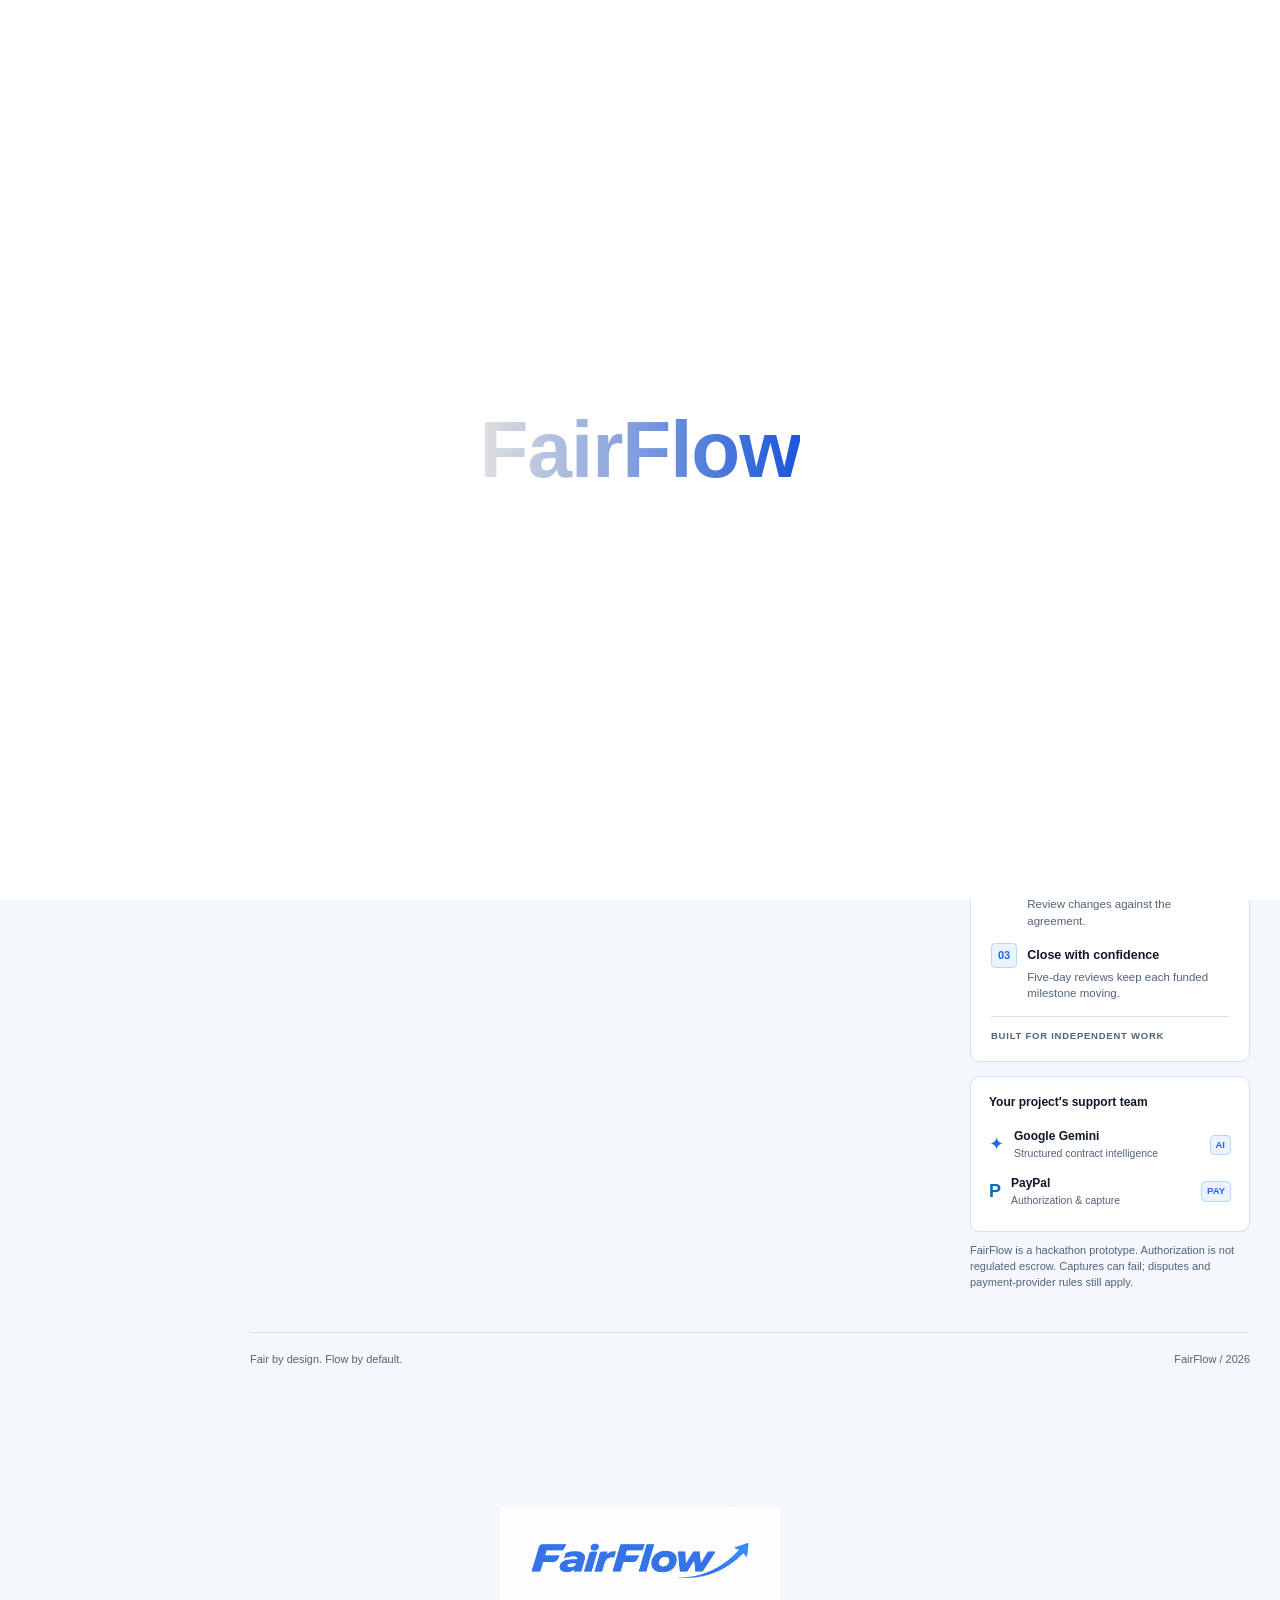
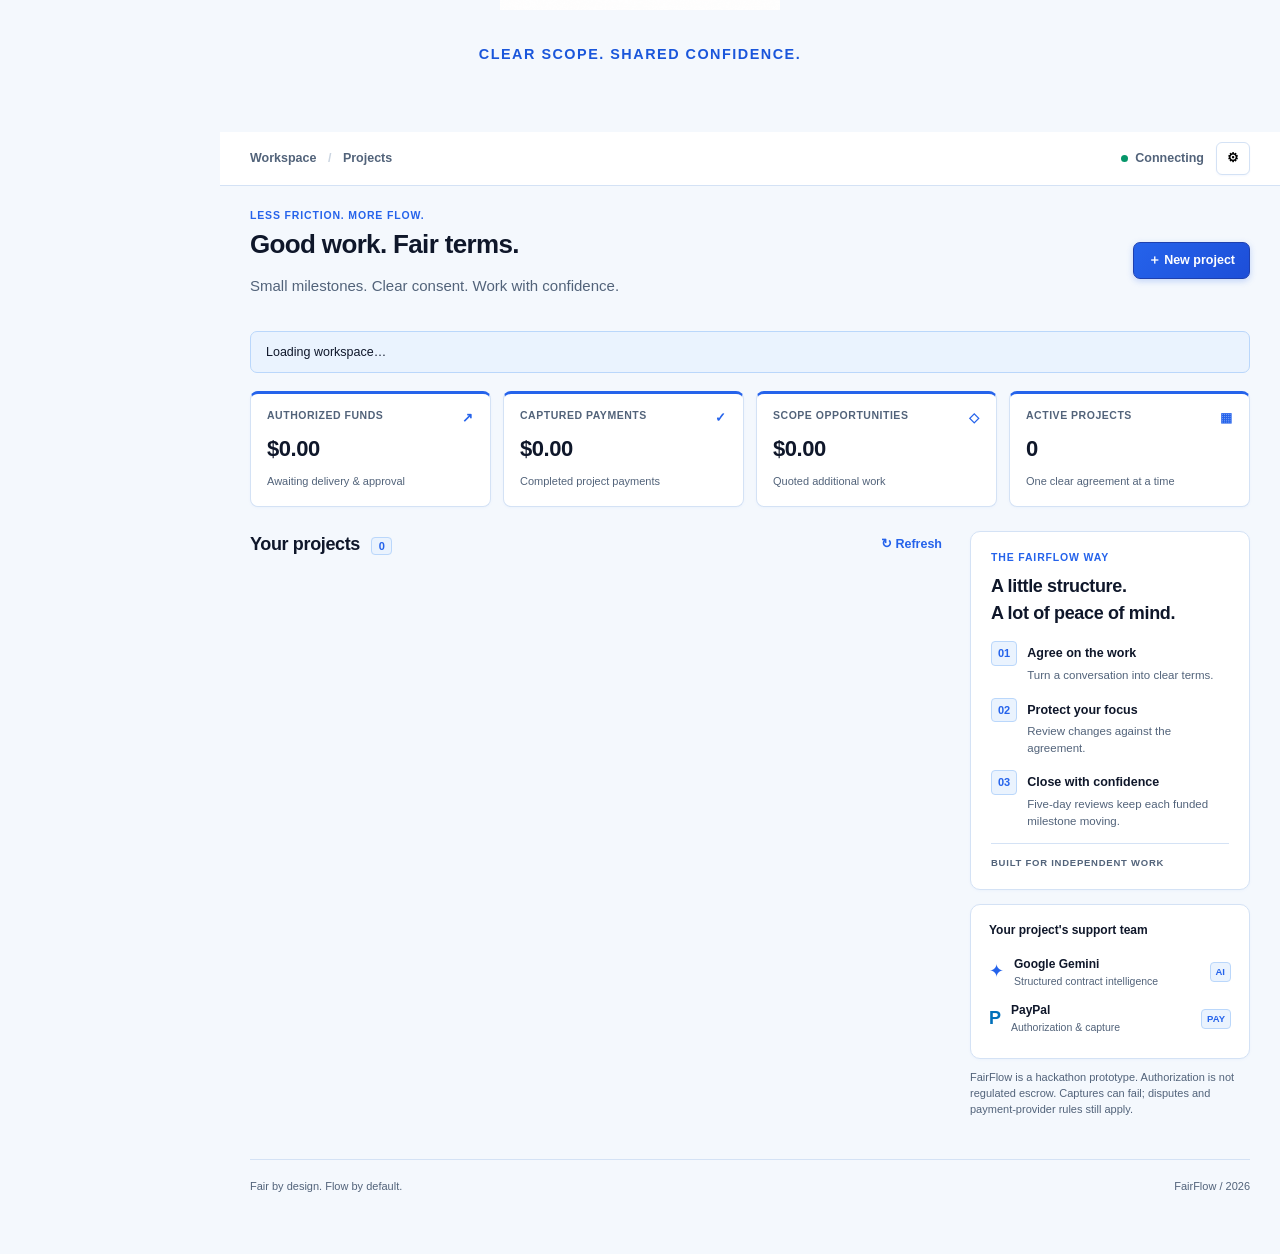
==== static/operator.html @ 07d8bf75 "Add FairFlow project with PayPal milestone funding and AI work review" ====
<!doctype html>
<html lang="en">
<head>
  <meta charset="utf-8">
  <meta name="viewport" content="width=device-width,initial-scale=1">
  <title>FairFlow — Make room for your best work</title>
  <link rel="stylesheet" href="/static/style.css?v=2">
  <link rel="stylesheet" href="/static/custom.css?v=3">
  <script src="/static/agile.js" defer></script>
  <script src="/static/app.js" defer></script>
</head>
<body>

<!-- Loading overlay -->
<div id="loading-overlay">
    <div class="flowing-text">FairFlow</div>
</div>

<!-- Hero section -->

<div class="fairflow-hero">
    <img src="/static/FairFlow Logo.png" alt="FairFlow Logo" class="hero-main-logo">
    <p class="hero-tagline">CLEAR SCOPE. SHARED CONFIDENCE.</p>
</div>

<div class="shell">
  <header>
    <span>Workspace <span class="slash">/</span> Projects</span>
    <div>
      <span id="connection" class="status-dot">Connecting</span>
      <button class="icon-button" id="settings" title="Set Sandbox operator token">⚙</button>
    </div>
  </header>
  <main>
    <div class="page-heading">
      <div>
        <div class="eyebrow">LESS FRICTION. MORE FLOW.</div>
        <h1>Good work. Fair terms.</h1>
        <p>Small milestones. Clear consent. Work with confidence.</p>
      </div>
      <button class="primary" id="new-project">＋ New project</button>
    </div>
    <div class="notice" id="mode-notice">Loading workspace…</div>
    <section class="stats">
      <article><span>AUTHORIZED FUNDS <i>↗</i></span><strong id="authorized">$0.00</strong><small>Awaiting delivery &amp; approval</small></article>
      <article><span>CAPTURED PAYMENTS <i>✓</i></span><strong id="captured">$0.00</strong><small>Completed project payments</small></article>
      <article><span>SCOPE OPPORTUNITIES <i>◇</i></span><strong id="opportunities">$0.00</strong><small>Quoted additional work</small></article>
      <article><span>ACTIVE PROJECTS <i>▦</i></span><strong id="active-count">0</strong><small>One clear agreement at a time</small></article>
    </section>
    <div class="content-grid">
      <section>
        <div class="section-heading">
          <h2>Your projects <span id="list-count">0</span></h2>
          <button class="text-button" id="refresh">↻ Refresh</button>
        </div>
        <div id="project-list"></div>
        <div id="detail"></div>
      </section>
      <section class="right-column">
        <article class="flow-card">
          <div class="eyebrow">THE FAIRFLOW WAY</div>
          <h2>A little structure.<br>A lot of peace of mind.</h2>
          <ol>
            <li><b>01</b><div><strong>Agree on the work</strong><p>Turn a conversation into clear terms.</p></div></li>
            <li><b>02</b><div><strong>Protect your focus</strong><p>Review changes against the agreement.</p></div></li>
            <li><b>03</b><div><strong>Close with confidence</strong><p>Five-day reviews keep each funded milestone moving.</p></div></li>
          </ol>
          <span class="mini-tag">BUILT FOR INDEPENDENT WORK</span>
        </article>
        <article class="integration-card">
          <h3>Your project's support team</h3>
          <div>
            <span class="integration-icon">✦</span>
            <p><strong>Google Gemini</strong><small id="ai-label">Structured contract intelligence</small></p>
            <span class="tiny-tag">AI</span>
          </div>
          <div>
            <span class="integration-icon paypal">P</span>
            <p><strong>PayPal</strong><small id="pay-label">Authorization &amp; capture</small></p>
            <span class="tiny-tag">PAY</span>
          </div>
        </article>
        <p class="fineprint">FairFlow is a hackathon prototype. Authorization is not regulated escrow. Captures can fail; disputes and payment-provider rules still apply.</p>
      </section>
    </div>
    <footer>Fair by design. Flow by default. <span>FairFlow / 2026</span></footer>
  </main>
</div>

<dialog id="create-modal">
  <form id="create-form">
    <div class="modal-header">
      <div>
        <div class="eyebrow">A CLEAR START</div>
        <h2>From conversation to contract.</h2>
      </div>
      <button type="button" id="close-modal" class="icon-button">✕</button>
    </div>
    <p>Paste the agreement, extract a draft, then review every term.</p>
    <label>Conversation<textarea id="chat" rows="6" required></textarea></label>
    <label>Number of milestones (1–12)<input id="milestone-count" type="number" min="1" max="12" value="3" required></label>
    <div class="row">
      <button type="button" id="sample" class="secondary">Use sample conversation</button>
      <button type="button" id="extract" class="primary">✦ Extract contract</button>
    </div>
    <div id="contract-fields" hidden>
      <div class="two-col">
        <label>Client<input id="client" value="Alex Morgan" required></label>
        <label>Freelancer<input id="freelancer" value="Jordan Lee" required></label>
      </div>
      <label>Project name<input id="title" required minlength="3" maxlength="100"></label>
      <label>Agreed scope<textarea id="scope" rows="4" required></textarea></label>
      <div class="three-col">
        <label>Price (USD)<input type="number" id="price" min="0.01" step="0.01" required></label>
        <label>Revisions<input type="number" id="revisions" min="0" max="100" required></label>
        <label>Rate (USD/hour)<input type="number" id="rate" min="0.01" step="0.01" required></label>
      </div>
      <label>Deliverables (one per line)<textarea id="deliverables" rows="2" required></textarea></label>
      <label>Exclusions (one per line)<textarea id="exclusions" rows="2"></textarea></label>
      <h3>Review the milestone plan</h3>
      <p>Each sprint is 14–21 days, followed by a five-day review. Milestone prices must sum to the baseline price. Edit scope and acceptance criteria before accepting.</p>
      <div id="milestone-editor"></div>
      <p class="fineprint">Draft only. Acceptance is recorded separately. Operator-recorded consent in this prototype is not verified electronic signature.</p>
      <button class="primary full" type="submit">Create agreement →</button>
    </div>
  </form>
</dialog>

<div id="toast" role="status" aria-live="polite"></div>


  <script src="/static/app.js" defer></script>
</head>
<body>

<!-- Loading overlay -->
<div id="loading-overlay">
    <div class="flowing-text">FairFlow</div>
</div>

<!-- Hero section -->

<div class="fairflow-hero">
    <img src="/static/FairFlow Logo.png" alt="FairFlow Logo" class="hero-main-logo">
    <p class="hero-tagline">CLEAR SCOPE. SHARED CONFIDENCE.</p>
</div>

<div class="shell">
  <header>
    <span>Workspace <span class="slash">/</span> Projects</span>
    <div>
      <span id="connection" class="status-dot">Connecting</span>
      <button class="icon-button" id="settings" title="Set Sandbox operator token">⚙</button>
    </div>
  </header>
  <main>
    <div class="page-heading">
      <div>
        <div class="eyebrow">LESS FRICTION. MORE FLOW.</div>
        <h1>Good work. Fair terms.</h1>
        <p>Small milestones. Clear consent. Work with confidence.</p>
      </div>
      <button class="primary" id="new-project">＋ New project</button>
    </div>
    <div class="notice" id="mode-notice">Loading workspace…</div>
    <section class="stats">
      <article><span>AUTHORIZED FUNDS <i>↗</i></span><strong id="authorized">$0.00</strong><small>Awaiting delivery &amp; approval</small></article>
      <article><span>CAPTURED PAYMENTS <i>✓</i></span><strong id="captured">$0.00</strong><small>Completed project payments</small></article>
      <article><span>SCOPE OPPORTUNITIES <i>◇</i></span><strong id="opportunities">$0.00</strong><small>Quoted additional work</small></article>
      <article><span>ACTIVE PROJECTS <i>▦</i></span><strong id="active-count">0</strong><small>One clear agreement at a time</small></article>
    </section>
    <div class="content-grid">
      <section>
        <div class="section-heading">
          <h2>Your projects <span id="list-count">0</span></h2>
          <button class="text-button" id="refresh">↻ Refresh</button>
        </div>
        <div id="project-list"></div>
        <div id="detail"></div>
      </section>
      <section class="right-column">
        <article class="flow-card">
          <div class="eyebrow">THE FAIRFLOW WAY</div>
          <h2>A little structure.<br>A lot of peace of mind.</h2>
          <ol>
            <li><b>01</b><div><strong>Agree on the work</strong><p>Turn a conversation into clear terms.</p></div></li>
            <li><b>02</b><div><strong>Protect your focus</strong><p>Review changes against the agreement.</p></div></li>
            <li><b>03</b><div><strong>Close with confidence</strong><p>Five-day reviews keep each funded milestone moving.</p></div></li>
          </ol>
          <span class="mini-tag">BUILT FOR INDEPENDENT WORK</span>
        </article>
        <article class="integration-card">
          <h3>Your project's support team</h3>
          <div>
            <span class="integration-icon">✦</span>
            <p><strong>Google Gemini</strong><small id="ai-label">Structured contract intelligence</small></p>
            <span class="tiny-tag">AI</span>
          </div>
          <div>
            <span class="integration-icon paypal">P</span>
            <p><strong>PayPal</strong><small id="pay-label">Authorization &amp; capture</small></p>
            <span class="tiny-tag">PAY</span>
          </div>
        </article>
        <p class="fineprint">FairFlow is a hackathon prototype. Authorization is not regulated escrow. Captures can fail; disputes and payment-provider rules still apply.</p>
      </section>
    </div>
    <footer>Fair by design. Flow by default. <span>FairFlow / 2026</span></footer>
  </main>
</div>

<dialog id="create-modal">
  <form id="create-form">
    <div class="modal-header">
      <div>
        <div class="eyebrow">A CLEAR START</div>
        <h2>From conversation to contract.</h2>
      </div>
      <button type="button" id="close-modal" class="icon-button">✕</button>
    </div>
    <p>Paste the agreement, extract a draft, then review every term.</p>
    <label>Conversation<textarea id="chat" rows="6" required></textarea></label>
    <label>Number of milestones (1–12)<input id="milestone-count" type="number" min="1" max="12" value="3" required></label>
    <div class="row">
      <button type="button" id="sample" class="secondary">Use sample conversation</button>
      <button type="button" id="extract" class="primary">✦ Extract contract</button>
    </div>
    <div id="contract-fields" hidden>
      <div class="two-col">
        <label>Client<input id="client" value="Alex Morgan" required></label>
        <label>Freelancer<input id="freelancer" value="Jordan Lee" required></label>
      </div>
      <label>Project name<input id="title" required minlength="3" maxlength="100"></label>
      <label>Agreed scope<textarea id="scope" rows="4" required></textarea></label>
      <div class="three-col">
        <label>Price (USD)<input type="number" id="price" min="0.01" step="0.01" required></label>
        <label>Revisions<input type="number" id="revisions" min="0" max="100" required></label>
        <label>Rate (USD/hour)<input type="number" id="rate" min="0.01" step="0.01" required></label>
      </div>
      <label>Deliverables (one per line)<textarea id="deliverables" rows="2" required></textarea></label>
      <label>Exclusions (one per line)<textarea id="exclusions" rows="2"></textarea></label>
      <h3>Review the milestone plan</h3>
      <p>Each sprint is 14–21 days, followed by a five-day review. Milestone prices must sum to the baseline price. Edit scope and acceptance criteria before accepting.</p>
      <div id="milestone-editor"></div>
      <p class="fineprint">Draft only. Acceptance is recorded separately. Operator-recorded consent in this prototype is not verified electronic signature.</p>
      <button class="primary full" type="submit">Create agreement →</button>
    </div>
  </form>
</dialog>

<div id="toast" role="status" aria-live="polite"></div>

<script>
// Hide loading overlay after app loads
window.addEventListener('load', function() {
  setTimeout(function() {
    var overlay = document.getElementById('loading-overlay');
    if (overlay) {
      overlay.classList.add('hidden');
      setTimeout(function() { overlay.style.display = 'none'; }, 700);
    }
  }, 1800);
});
</script>

</body>
</html>
---- static/style.css ----
:root {
  --ink: #0f172a;
  --muted: #52637a;
  --green: #2563eb;
  --blue: #2563eb;
  --blue-hover: #1d4ed8;
  --blue-dark: #1e40af;
  --line: #d4e2f5;
  --bg: #f4f8fd;
  --panel: #ffffff;
  --lime: #eaf3fe;
  --soft-blue: #eaf3fe;
  --border-blue: #bad7fb;
  --blue-glow: rgba(37, 99, 235, 0.25);
  --success: #059669;
  --danger: #dc2626;
  --warning: #d97706;
}

* {
  box-sizing: border-box;
}

body {
  margin: 0;
  color: var(--ink);
  background: var(--bg);
  font-family: 'Inter', -apple-system, BlinkMacSystemFont, 'Segoe UI', Roboto, Helvetica, Arial, sans-serif;
  font-size: 13.5px;
  line-height: 1.5;
  -webkit-font-smoothing: antialiased;
}

button, input, textarea, select {
  font: inherit;
}

button, a, input, textarea {
  outline-offset: 2px;
}

button {
  cursor: pointer;
  border-radius: 7px;
  font-weight: 650;
  font-size: 12.5px;
  transition: all 0.15s ease;
}

a {
  color: var(--blue);
  text-decoration: none;
}

a:hover {
  text-decoration: underline;
}

aside {
  position: fixed;
  width: 220px;
  inset: 0 auto 0 0;
  border-right: 1px solid var(--line);
  background: #ffffff;
  display: flex;
  flex-direction: column;
  padding: 20px 14px;
  z-index: 20;
}

.brand {
  font-size: 21px;
  font-weight: 800;
  letter-spacing: -0.03em;
  display: flex;
  gap: 8px;
  align-items: center;
  color: var(--ink);
}

.brand-dot {
  color: var(--blue);
}

.workspace {
  font-size: 10.5px;
  font-weight: 800;
  letter-spacing: 0.08em;
  text-transform: uppercase;
  color: var(--muted);
  margin: 20px 4px 10px;
}

.workspace span {
  float: right;
}

.nav {
  display: block;
  border: 1px solid transparent;
  background: none;
  width: 100%;
  text-align: left;
  padding: 8px 11px;
  border-radius: 6px;
  color: var(--muted);
  margin-bottom: 3px;
  font-size: 13px;
  font-weight: 600;
  transition: all 0.15s ease;
}

.nav:hover {
  background: var(--soft-blue);
  color: var(--blue);
}

.nav.active {
  background: var(--soft-blue);
  color: var(--blue);
  font-weight: 750;
  border-left: 3px solid var(--blue);
}

.nav span {
  float: right;
  background: #ffffff;
  padding: 1px 6px;
  border-radius: 4px;
  border: 1px solid var(--line);
  font-size: 11px;
}

.sidebar-note {
  margin-top: auto;
  padding: 12px 14px;
  background: var(--soft-blue);
  border: 1px solid var(--border-blue);
  border-radius: 8px;
}

.shield {
  font-size: 22px;
  color: var(--blue);
  margin-bottom: 4px;
}

.sidebar-note strong {
  display: block;
  font-size: 12px;
  font-weight: 750;
  color: var(--blue);
  margin-bottom: 2px;
}

.sidebar-note p {
  font-size: 11px;
  color: #334155;
  line-height: 1.45;
  margin: 0;
}

.profile {
  border-top: 1px solid var(--line);
  padding-top: 14px;
  margin-top: 12px;
  display: flex;
  align-items: center;
  gap: 10px;
  font-size: 12px;
  font-weight: 600;
}

.avatar {
  background: var(--soft-blue);
  color: var(--blue);
  border: 1px solid var(--border-blue);
  border-radius: 50%;
  padding: 8px 10px;
  font-weight: 750;
  font-size: 11px;
}

.profile small {
  display: block;
  color: var(--muted);
  margin-top: 2px;
  font-size: 10.5px;
}

.shell {
  margin-left: 220px;
  min-height: 100vh;
}

header {
  height: 54px;
  background: #ffffff;
  border-bottom: 1px solid var(--line);
  display: flex;
  align-items: center;
  justify-content: space-between;
  padding: 0 30px;
  font-size: 12.5px;
  font-weight: 600;
  color: var(--muted);
}

.slash {
  padding: 0 8px;
  color: #cbd5e1;
}

header > div {
  display: flex;
  align-items: center;
  gap: 12px;
}

.status-dot:before {
  content: '';
  display: inline-block;
  background: var(--success);
  width: 7px;
  height: 7px;
  border-radius: 50%;
  margin-right: 7px;
}

.icon-button {
  border: 1px solid var(--line);
  border-radius: 6px;
  background: white;
  padding: 6px 10px;
  font-weight: 600;
  box-shadow: 0 1px 2px rgba(37, 99, 235, 0.05);
}

.icon-button:hover {
  border-color: var(--blue);
  color: var(--blue);
}

main {
  max-width: 1440px;
  margin: 0 auto;
  padding: 22px 30px 60px;
}

.page-heading {
  display: flex;
  align-items: center;
  justify-content: space-between;
  gap: 16px;
  margin-bottom: 18px;
}

.eyebrow {
  font-size: 10.5px;
  letter-spacing: 0.08em;
  font-weight: 800;
  text-transform: uppercase;
  color: var(--blue);
}

h1 {
  font-family: 'Inter', -apple-system, sans-serif;
  font-size: 26px;
  font-weight: 800;
  letter-spacing: -0.025em;
  margin: 4px 0 6px;
  color: var(--ink);
  line-height: 1.25;
}

h2 {
  font-family: 'Inter', -apple-system, sans-serif;
  font-size: 18px;
  font-weight: 750;
  letter-spacing: -0.02em;
  margin: 0 0 10px;
  color: var(--ink);
}

h3 {
  font-size: 14px;
  font-weight: 700;
  color: var(--ink);
}

p {
  color: var(--muted);
  line-height: 1.5;
}

.primary, .secondary {
  padding: 8px 14px;
  border-radius: 7px;
  font-weight: 700;
  font-size: 12.5px;
  display: inline-flex;
  align-items: center;
  justify-content: center;
  gap: 6px;
  transition: all 0.15s ease;
}

.primary {
  border: 1px solid var(--blue-dark);
  background: linear-gradient(135deg, var(--blue) 0%, var(--blue-hover) 100%);
  color: #ffffff;
  box-shadow: 0 2px 6px var(--blue-glow);
}

.primary:hover {
  background: linear-gradient(135deg, var(--blue-hover) 0%, var(--blue-dark) 100%);
  box-shadow: 0 3px 10px var(--blue-glow);
  transform: translateY(-1px);
}

.secondary {
  background: #ffffff;
  color: var(--blue);
  border: 1px solid var(--line);
  box-shadow: 0 1px 2px rgba(0, 0, 0, 0.04);
}

.secondary:hover {
  border-color: var(--blue);
  background: var(--soft-blue);
}

button:disabled {
  opacity: 0.55;
  cursor: not-allowed;
}

.notice {
  font-size: 12.5px;
  background: var(--soft-blue);
  border: 1px solid var(--border-blue);
  color: var(--ink);
  padding: 11px 15px;
  border-radius: 7px;
  margin: 16px 0;
  line-height: 1.5;
}

.stats {
  display: grid;
  grid-template-columns: repeat(4, 1fr);
  gap: 12px;
  margin: 18px 0 24px;
}

.stats article {
  border: 1px solid var(--line);
  border-top: 3px solid var(--blue);
  background: #ffffff;
  border-radius: 8px;
  padding: 14px 16px;
  box-shadow: 0 1px 3px rgba(37, 99, 235, 0.04);
  transition: all 0.15s ease;
}

.stats article:hover {
  transform: translateY(-1px);
  box-shadow: 0 3px 10px rgba(37, 99, 235, 0.08);
}

.stats article > span {
  font-size: 10.5px;
  font-weight: 750;
  letter-spacing: 0.05em;
  text-transform: uppercase;
  color: var(--muted);
  display: block;
}

.stats i {
  float: right;
  font-size: 13px;
  font-style: normal;
  color: var(--blue);
}

.stats strong {
  display: block;
  font-size: 22px;
  letter-spacing: -0.02em;
  font-weight: 800;
  margin: 8px 0 4px;
  color: var(--ink);
}

.stats small {
  font-size: 11px;
  color: var(--muted);
}

.content-grid {
  display: grid;
  grid-template-columns: minmax(0, 1fr) 280px;
  gap: 20px;
}

.section-heading {
  display: flex;
  align-items: center;
  justify-content: space-between;
  margin-bottom: 12px;
}

.section-heading h2 {
  margin: 0;
}

.section-heading h2 span {
  font-size: 11px;
  font-weight: 700;
  margin-left: 6px;
  background: var(--soft-blue);
  color: var(--blue);
  padding: 2px 7px;
  border-radius: 4px;
  border: 1px solid var(--border-blue);
}

.text-button {
  background: none;
  border: none;
  color: var(--blue);
  font-size: 12.5px;
  font-weight: 650;
  cursor: pointer;
  padding: 4px 8px;
  border-radius: 5px;
}

.text-button:hover {
  background: var(--soft-blue);
}

.project-card {
  width: 100%;
  text-align: left;
  background: #ffffff;
  border: 1px solid var(--line);
  padding: 16px 18px;
  border-radius: 8px;
  margin-bottom: 10px;
  transition: all 0.15s ease;
  box-shadow: 0 1px 2px rgba(0,0,0,0.03);
}

.project-card:hover, .project-card.selected {
  border-color: var(--blue);
  box-shadow: 0 3px 10px rgba(37, 99, 235, 0.08);
}

.card-top, .card-bottom {
  display: flex;
  justify-content: space-between;
  align-items: center;
  gap: 10px;
}

.card-top h3 {
  font-size: 15px;
  font-weight: 750;
  margin: 0 0 4px;
  color: var(--ink);
}

.card-top small {
  font-size: 11.5px;
  color: var(--muted);
}

.badge {
  font-size: 10.5px;
  font-weight: 750;
  letter-spacing: 0.03em;
  text-transform: uppercase;
  border-radius: 16px;
  padding: 3px 8px;
  background: var(--soft-blue);
  color: var(--blue);
  border: 1px solid var(--border-blue);
  white-space: nowrap;
}

.badge.in_review, .badge.out_of_scope {
  background: #fffbeb;
  border-color: #fde68a;
  color: #b45309;
}

.badge.disputed, .badge.payment_attention {
  background: #fef2f2;
  border-color: #fecaca;
  color: #dc2626;
}

.card-bottom {
  border-top: 1px solid var(--line);
  margin-top: 12px;
  padding-top: 10px;
  font-size: 11.5px;
  color: var(--muted);
}

.card-bottom b {
  font-size: 15px;
  font-weight: 800;
  color: var(--ink);
}

.flow-card {
  background: #ffffff;
  border: 1px solid var(--line);
  border-radius: 10px;
  padding: 18px 20px;
  box-shadow: 0 1px 3px rgba(37, 99, 235, 0.04);
}

.flow-card h2 {
  font-size: 18px;
  font-weight: 800;
  margin: 8px 0 14px;
}

.flow-card ol {
  list-style: none;
  padding: 0;
  margin: 0;
}

.flow-card li {
  display: flex;
  gap: 10px;
  margin: 14px 0;
}

.flow-card li b {
  font-size: 11px;
  font-weight: 800;
  color: var(--blue);
  background: var(--soft-blue);
  border: 1px solid var(--border-blue);
  border-radius: 4px;
  padding: 3px 6px;
  height: fit-content;
}

.flow-card strong {
  font-size: 12.5px;
  font-weight: 750;
  color: var(--ink);
}

.flow-card p {
  font-size: 11.5px;
  line-height: 1.45;
  margin: 3px 0 0;
}

.mini-tag {
  display: block;
  border-top: 1px solid var(--line);
  padding-top: 12px;
  font-size: 9.5px;
  font-weight: 750;
  letter-spacing: 0.08em;
  color: var(--muted);
  text-transform: uppercase;
}

.integration-card {
  background: #ffffff;
  border: 1px solid var(--line);
  border-radius: 10px;
  padding: 16px 18px;
  margin-top: 14px;
  box-shadow: 0 1px 3px rgba(37, 99, 235, 0.04);
}

.integration-card h3 {
  font-size: 12px;
  font-weight: 750;
  margin: 0 0 10px;
  color: var(--ink);
}

.integration-card > div {
  display: flex;
  align-items: center;
  gap: 10px;
  padding: 6px 0;
}

.integration-icon {
  font-size: 18px;
  color: var(--blue);
}

.paypal {
  font-weight: 900;
  color: #0070ba;
}

.integration-card p {
  flex: 1;
  font-size: 12px;
  color: var(--ink);
  margin: 0;
}

.integration-card small {
  display: block;
  font-size: 10.5px;
  color: var(--muted);
  margin-top: 1px;
}

.tiny-tag {
  font-size: 9.5px;
  font-weight: 750;
  color: var(--blue);
  background: var(--soft-blue);
  border: 1px solid var(--border-blue);
  padding: 2px 5px;
  border-radius: 4px;
}

.fineprint {
  font-size: 11px;
  line-height: 1.45;
  color: var(--muted);
}

.empty {
  padding: 36px 18px;
  text-align: center;
  background: #ffffff;
  border: 1px dashed var(--line);
  border-radius: 10px;
}

.empty h2 {
  font-size: 18px;
  font-weight: 800;
}

.empty p {
  max-width: 340px;
  margin: 8px auto 16px;
  font-size: 12.5px;
}

.detail-panel {
  border: 1px solid var(--line);
  background: #ffffff;
  border-radius: 10px;
  padding: 18px 20px;
  margin-top: 16px;
  box-shadow: 0 1px 3px rgba(37, 99, 235, 0.04);
}

.detail-panel h2 {
  font-size: 20px;
  font-weight: 800;
}

.detail-panel h3 {
  font-size: 14px;
  font-weight: 750;
  margin-top: 16px;
}

.scope {
  white-space: pre-wrap;
  background: var(--bg);
  border: 1px solid var(--line);
  padding: 12px 14px;
  border-radius: 7px;
  font-size: 12.5px;
  line-height: 1.5;
}

.actions {
  display: flex;
  flex-wrap: wrap;
  gap: 8px;
  margin: 14px 0;
}

.change {
  border-top: 1px solid var(--line);
  padding: 12px 0;
}

.change p {
  margin: 6px 0;
}

.audit {
  border-left: 2px solid var(--blue);
  padding: 0 0 0 14px;
  margin-top: 14px;
}

.audit > div {
  margin-bottom: 12px;
  font-size: 11.5px;
  line-height: 1.45;
}

.audit small {
  display: block;
  color: var(--muted);
  font-size: 10px;
  margin-top: 2px;
}

.timer {
  padding: 14px;
  background: var(--soft-blue);
  border: 1px solid var(--border-blue);
  border-radius: 8px;
}

.timer strong {
  font-size: 20px;
  font-weight: 800;
  color: var(--blue);
  display: block;
  margin: 6px 0;
}

label {
  display: block;
  font-size: 12px;
  font-weight: 650;
  margin: 11px 0 4px;
  color: var(--ink);
}

input, textarea, select {
  display: block;
  width: 100%;
  border: 1px solid var(--line);
  background: #ffffff;
  border-radius: 7px;
  padding: 8px 11px;
  margin-top: 4px;
  color: var(--ink);
  font-size: 13px;
  line-height: 1.45;
  transition: all 0.15s ease;
}

input:focus, textarea:focus, select:focus {
  border-color: var(--blue);
  outline: none;
  box-shadow: 0 0 0 3px rgba(37, 99, 235, 0.15);
}

textarea {
  resize: vertical;
}

.two-col, .three-col {
  display: grid;
  grid-template-columns: repeat(2, 1fr);
  gap: 12px;
}

.three-col {
  grid-template-columns: repeat(3, 1fr);
}

.row {
  display: flex;
  justify-content: space-between;
  gap: 10px;
  margin: 14px 0;
}

.full {
  width: 100%;
}

dialog {
  border: 1px solid var(--line);
  border-radius: 12px;
  padding: 22px;
  max-width: 600px;
  width: calc(100% - 30px);
  max-height: 90vh;
  color: var(--ink);
  box-shadow: 0 8px 24px rgba(37, 99, 235, 0.15);
}

dialog::backdrop {
  background: rgba(15, 23, 42, 0.55);
  backdrop-filter: blur(3px);
}

.modal-header {
  display: flex;
  justify-content: space-between;
  align-items: center;
}

.modal-header h2 {
  font-size: 20px;
  font-weight: 800;
  margin: 0;
}

#toast {
  display: none;
  position: fixed;
  bottom: 20px;
  left: 50%;
  transform: translateX(-50%);
  padding: 11px 18px;
  border-radius: 7px;
  background: #0f172a;
  color: #ffffff;
  box-shadow: 0 6px 18px rgba(0, 0, 0, 0.2);
  max-width: 90%;
  z-index: 100;
  font-weight: 600;
  font-size: 12.5px;
}

footer {
  display: flex;
  justify-content: space-between;
  font-size: 11px;
  font-weight: 500;
  color: var(--muted);
  border-top: 1px solid var(--line);
  margin-top: 30px;
  padding-top: 18px;
}

/* Agile Milestone Rails */
.policy-strip {
  display: flex;
  gap: 8px;
  flex-wrap: wrap;
  margin: 16px 0;
}

.policy-strip span {
  padding: 8px 11px;
  background: var(--soft-blue);
  border: 1px solid var(--border-blue);
  border-radius: 6px;
  font-size: 10.5px;
}

.policy-strip b {
  display: block;
  font-size: 12px;
  font-weight: 750;
  color: var(--blue);
  margin-bottom: 2px;
}

.consent-box, .vault-box {
  padding: 14px;
  background: var(--soft-blue);
  border: 1px solid var(--border-blue);
  border-radius: 8px;
  margin: 14px 0;
}

.checkbox {
  display: flex;
  align-items: flex-start;
  gap: 8px;
  line-height: 1.5;
  font-weight: 550;
}

.checkbox input {
  width: 16px;
  min-width: 16px;
  height: 16px;
  margin: 2px 0 0;
  accent-color: var(--blue);
}

.mini-confirm {
  font-size: 11px;
  color: var(--success);
  font-weight: 650;
  align-self: center;
}

.milestone-rail {
  display: flex;
  gap: 10px;
  overflow-x: auto;
  padding: 12px 0 18px;
}

.rail-step {
  display: block;
  min-width: 100px;
  flex: 1;
  border-top: 3px solid #cbd5e1;
  padding-top: 9px;
  font-weight: 750;
  font-size: 13px;
  color: var(--ink);
}

.rail-step small {
  display: block;
  margin-top: 6px;
  font-size: 10.5px;
  line-height: 1.35;
  font-weight: 500;
  color: var(--muted);
}

.rail-step.completed, .rail-step.rolled_over {
  border-color: var(--success);
}

.rail-step.active, .rail-step.in_review {
  border-color: var(--blue);
}

.rail-step.billing_failed, .rail-step.payment_attention {
  border-color: var(--danger);
}

.milestone-card {
  border: 1px solid var(--line);
  border-left: 3px solid var(--blue);
  border-radius: 8px;
  margin: 14px 0;
  padding: 16px 18px;
  background: #ffffff;
  box-shadow: 0 1px 3px rgba(37, 99, 235, 0.04);
}

.milestone-card.green {
  border-left-color: var(--success);
}

.milestone-card.amber {
  border-left-color: var(--warning);
}

.milestone-card.red {
  border-left-color: var(--danger);
}

.milestone-card h3 {
  margin: 0;
  font-size: 14px;
  font-weight: 750;
}

.step-number {
  color: var(--blue);
  margin-right: 6px;
}

.milestone-meta {
  display: flex;
  flex-wrap: wrap;
  align-items: center;
  gap: 12px;
  font-size: 11px;
  color: var(--muted);
  margin: 10px 0;
}

.milestone-meta b {
  color: var(--ink);
  font-size: 16px;
  font-weight: 800;
}

.funding-indicator {
  font-size: 11px;
  font-weight: 650;
  line-height: 1.5;
  padding: 8px 11px;
  border-radius: 6px;
  margin: 10px 0;
  background: var(--bg);
  border: 1px solid var(--line);
}

.funding-indicator span {
  display: inline-block;
  width: 7px;
  height: 7px;
  border-radius: 50%;
  background: var(--muted);
  margin-right: 7px;
}

.funding-indicator.green {
  background: #ecfdf5;
  border-color: #a7f3d0;
  color: #065f46;
}

.funding-indicator.green span {
  background: var(--success);
}

.funding-indicator.amber {
  background: #fffbeb;
  border-color: #fde68a;
  color: #92400e;
}

.funding-indicator.amber span {
  background: var(--warning);
}

.funding-indicator.red, .alert-red {
  background: #fef2f2;
  border-color: #fecaca;
  color: #991b1b;
}

.funding-indicator.red span {
  background: var(--danger);
}

.alert-red {
  padding: 10px;
  border-radius: 6px;
  font-size: 11.5px;
  font-weight: 600;
}

.danger {
  border-color: #fecaca;
  color: var(--danger);
}

details {
  margin: 12px 0;
  border-top: 1px solid var(--line);
  padding-top: 10px;
}

summary {
  cursor: pointer;
  font-size: 12.5px;
  font-weight: 700;
  color: var(--blue);
}

.progress-report {
  background: var(--soft-blue);
  border: 1px solid var(--border-blue);
  border-radius: 7px;
  padding: 12px 14px;
  margin: 14px 0;
}

.plan-row {
  border: 1px solid var(--line);
  border-radius: 8px;
  padding: 14px;
  margin: 14px 0;
  background: #ffffff;
}

.plan-row legend {
  font-size: 12px;
  font-weight: 750;
  padding: 0 6px;
  color: var(--ink);
}

@media (max-width: 850px) {
  aside {
    position: static;
    width: 100%;
    padding: 12px 16px;
    border-right: none;
    border-bottom: 1px solid var(--line);
  }
  .shell {
    margin-left: 0;
  }
  main {
    padding: 18px 16px 60px;
  }
  .content-grid {
    grid-template-columns: 1fr;
  }
  .stats {
    grid-template-columns: repeat(2, 1fr);
  }
  .two-col, .three-col {
    grid-template-columns: 1fr;
  }
}
---- static/custom.css ----
/* ===== FairFlow Custom UI Overrides ===== */

/* --- Loading Screen Styles --- */
#loading-overlay {
    position: fixed;
    top: 0;
    left: 0;
    width: 100%;
    height: 100%;
    background-color: #ffffff;
    display: flex;
    flex-direction: column;
    justify-content: center;
    align-items: center;
    z-index: 9999;
    transition: opacity 0.5s ease-out; /* Smooth fade out */
}

#loading-overlay.hidden {
  opacity: 0;
  pointer-events: none;
}

.loading-tagline {
  margin: 14px 20px 0;
  color: #6b7280;
  font-size: clamp(14px, 2.5vw, 17px);
  font-weight: 400;
  letter-spacing: 0.4px;
  text-align: center;
}

/* Bright dark blue shade flowing over letters */
.flowing-text {
    font-size: clamp(3.5rem, 10vw, 5rem);
    font-weight: 900;
    font-family: sans-serif;
    letter-spacing: -1px;
    
    /* Gradient setup: light gray -> bright dark blue -> light gray */
    background: linear-gradient(90deg, #e0e0e0 0%, #1a56db 50%, #e0e0e0 100%);
    background-size: 200% auto;
    
    /* Clip the background to the text shape */
    color: transparent;
    -webkit-background-clip: text;
    background-clip: text;
    
    /* Animate the gradient position */
    animation: flowEffect 2s linear infinite;
}

@keyframes flowEffect {
    to {
        background-position: 200% center;
    }
}

/* Global font size increase */
body { font-size: 15px; }

/* Hide the AGREEMENTS · SANDBOX PAYMENTS badge on every page */
.step-badge,
a.step-badge,
[class*="step-badge"] {
  display: none !important;
}

/* portals.html manages its own sidebar — no global sidebar override here */

/* Make shell take full width when sidebar is gone */
body.page-landing .shell {
  grid-template-columns: 1fr;
}

/* --- Hero Section & Logo Spacing --- */
.fairflow-hero {
    display: flex;
    flex-direction: column;
    align-items: center;
    justify-content: center;
    text-align: center;
    margin-bottom: 2rem;
    padding: 40px 24px 20px;
}

.hero-main-logo {
    display: block;
    margin: 40px auto 20px auto; /* Considerable space around logo */
    max-width: 280px; 
    height: auto;
}

.hero-tagline {
    font-weight: 800;
    color: #1a56db;
    letter-spacing: 1.5px;
    font-size: 0.9rem;
    text-transform: uppercase;
}

/* Password eye toggle */
.password-wrapper {
  position: relative;
  display: flex;
  align-items: center;
}
.password-wrapper input {
  width: 100%;
  padding-right: 42px !important;
}
.toggle-eye {
  position: absolute;
  right: 10px;
  background: none;
  border: none;
  cursor: pointer;
  font-size: 18px;
  color: #6b7280;
  padding: 0;
  line-height: 1;
  display: flex;
  align-items: center;
}
.toggle-eye:hover { color: #1a56db; }
/* Shared branding on the live landing and authentication pages. */
.page-auth .auth-layout > .eyebrow { display: none; }
.page-auth .fairflow-hero { padding: 0; margin-bottom: 24px; }
.page-auth .hero-main-logo { margin: 12px auto; max-width: min(280px, 100%); }
.page-auth .shell > footer { text-align: center; }
.landing-nav { display: flex; align-items: center; justify-content: space-between; padding: 24px clamp(20px, 6vw, 88px); border-bottom: 1px solid var(--border); }
.landing-nav > a:first-child { font-size: 24px; font-weight: 900; text-decoration: none; }
.landing-main { width: min(1040px, calc(100% - 40px)); margin: auto; }
.page-landing .fairflow-hero { padding: 32px 0 12px; margin-bottom: 12px; }
.page-landing .hero-main-logo { margin: 8px auto 20px; max-width: min(280px, 100%); }
.landing-intro { text-align: center; }
.landing-intro h1 { font-size: clamp(32px, 5vw, 56px); }
.landing-intro > p { color: var(--muted); font-size: 18px; }
.landing-portals { display: grid; grid-template-columns: repeat(2, minmax(0, 1fr)); gap: 24px; margin: 36px 0; text-align: left; }
.landing-portals .card { display: flex; flex-direction: column; align-items: flex-start; gap: 16px; margin: 0; padding: 28px; }
.landing-portals .card h2, .landing-portals .card p { margin: 0; }
.landing-portals .primary { display: inline-block; margin-top: auto; text-decoration: none; }
.landing-steps { display: grid; grid-template-columns: repeat(3, minmax(0, 1fr)); gap: 24px; padding: 28px 0 48px; }
.landing-steps h2 { font-size: 18px; }
.landing-steps p { color: var(--muted); }
.landing-footer { display: flex; justify-content: space-between; gap: 16px; padding: 24px; border-top: 1px solid var(--border); color: var(--muted); }
@media (max-width: 600px) {
  .landing-portals, .landing-steps { grid-template-columns: 1fr; }
  .landing-footer { flex-direction: column; }
}
@media (prefers-reduced-motion: reduce) {
  .flowing-text { animation: none; color: #1a56db; background: none; }
  #loading-overlay { transition: none; }
}
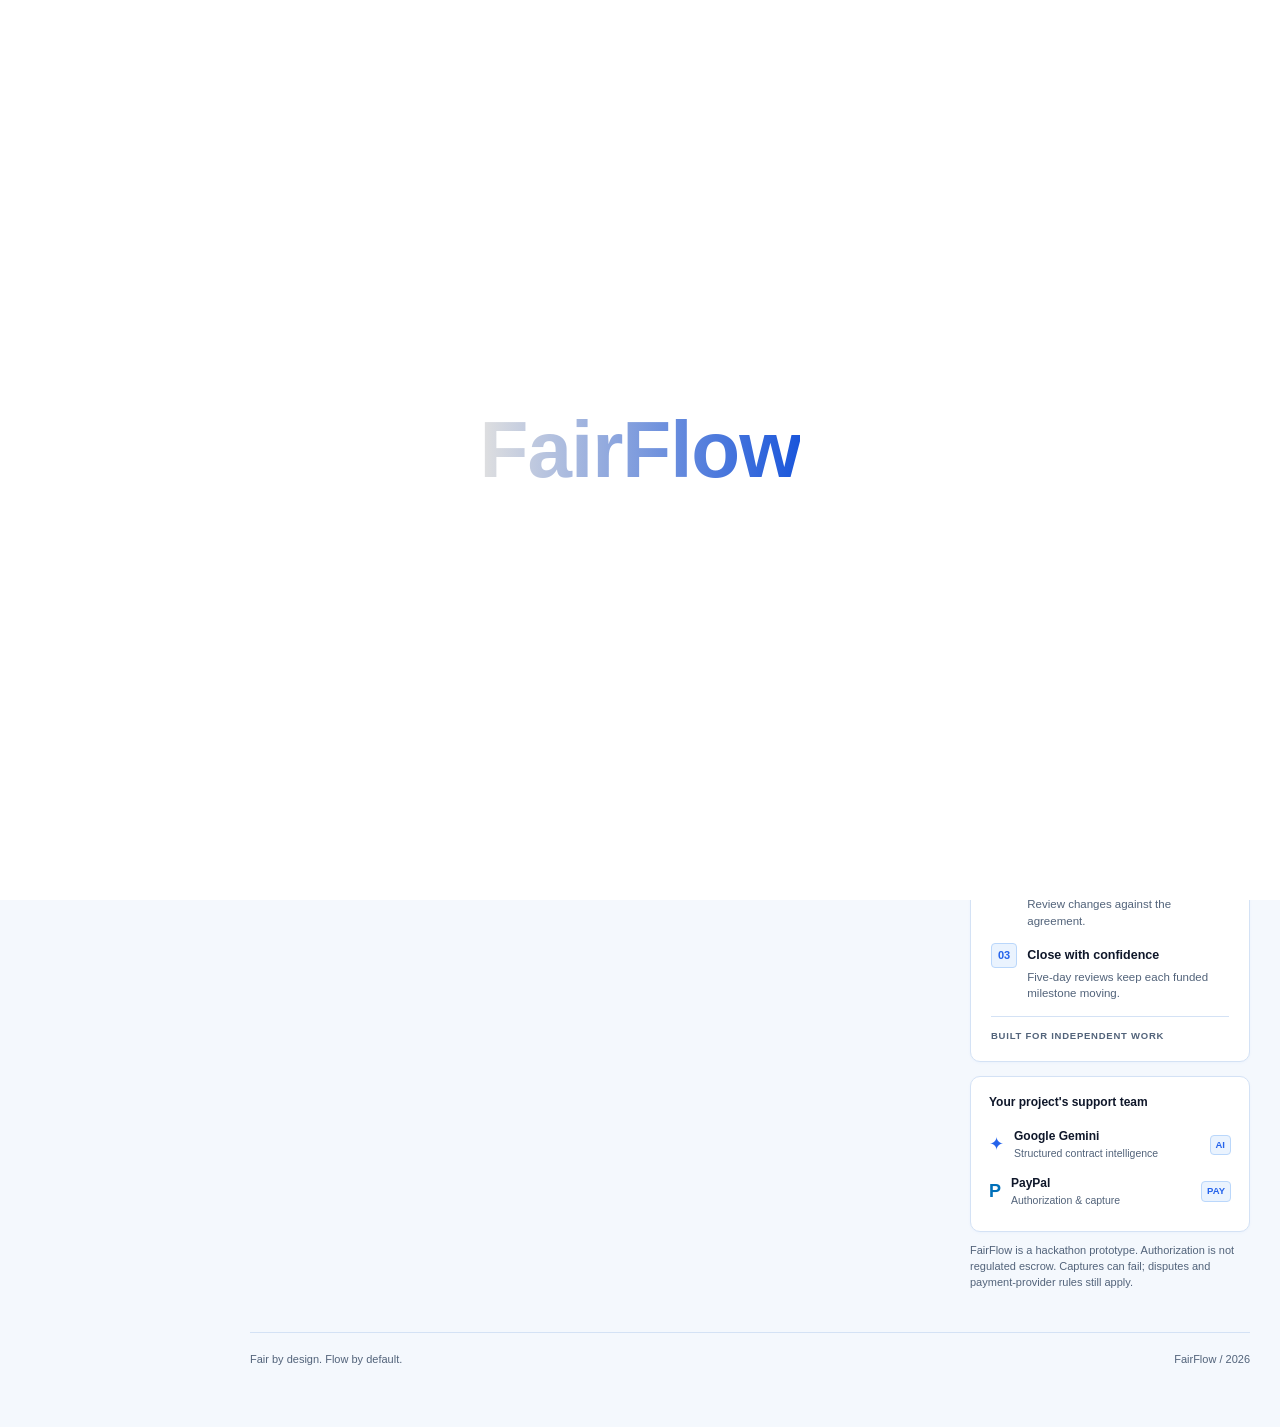
==== commit 95c1fbc4: "Fix demo page stuck on duplicate loading overlay" ====
--- a/static/operator.html
+++ b/static/operator.html
@@ -128,140 +128,5 @@
 
 <div id="toast" role="status" aria-live="polite"></div>
 
-
-  <script src="/static/app.js" defer></script>
-</head>
-<body>
-
-<!-- Loading overlay -->
-<div id="loading-overlay">
-    <div class="flowing-text">FairFlow</div>
-</div>
-
-<!-- Hero section -->
-
-<div class="fairflow-hero">
-    <img src="/static/FairFlow Logo.png" alt="FairFlow Logo" class="hero-main-logo">
-    <p class="hero-tagline">CLEAR SCOPE. SHARED CONFIDENCE.</p>
-</div>
-
-<div class="shell">
-  <header>
-    <span>Workspace <span class="slash">/</span> Projects</span>
-    <div>
-      <span id="connection" class="status-dot">Connecting</span>
-      <button class="icon-button" id="settings" title="Set Sandbox operator token">⚙</button>
-    </div>
-  </header>
-  <main>
-    <div class="page-heading">
-      <div>
-        <div class="eyebrow">LESS FRICTION. MORE FLOW.</div>
-        <h1>Good work. Fair terms.</h1>
-        <p>Small milestones. Clear consent. Work with confidence.</p>
-      </div>
-      <button class="primary" id="new-project">＋ New project</button>
-    </div>
-    <div class="notice" id="mode-notice">Loading workspace…</div>
-    <section class="stats">
-      <article><span>AUTHORIZED FUNDS <i>↗</i></span><strong id="authorized">$0.00</strong><small>Awaiting delivery &amp; approval</small></article>
-      <article><span>CAPTURED PAYMENTS <i>✓</i></span><strong id="captured">$0.00</strong><small>Completed project payments</small></article>
-      <article><span>SCOPE OPPORTUNITIES <i>◇</i></span><strong id="opportunities">$0.00</strong><small>Quoted additional work</small></article>
-      <article><span>ACTIVE PROJECTS <i>▦</i></span><strong id="active-count">0</strong><small>One clear agreement at a time</small></article>
-    </section>
-    <div class="content-grid">
-      <section>
-        <div class="section-heading">
-          <h2>Your projects <span id="list-count">0</span></h2>
-          <button class="text-button" id="refresh">↻ Refresh</button>
-        </div>
-        <div id="project-list"></div>
-        <div id="detail"></div>
-      </section>
-      <section class="right-column">
-        <article class="flow-card">
-          <div class="eyebrow">THE FAIRFLOW WAY</div>
-          <h2>A little structure.<br>A lot of peace of mind.</h2>
-          <ol>
-            <li><b>01</b><div><strong>Agree on the work</strong><p>Turn a conversation into clear terms.</p></div></li>
-            <li><b>02</b><div><strong>Protect your focus</strong><p>Review changes against the agreement.</p></div></li>
-            <li><b>03</b><div><strong>Close with confidence</strong><p>Five-day reviews keep each funded milestone moving.</p></div></li>
-          </ol>
-          <span class="mini-tag">BUILT FOR INDEPENDENT WORK</span>
-        </article>
-        <article class="integration-card">
-          <h3>Your project's support team</h3>
-          <div>
-            <span class="integration-icon">✦</span>
-            <p><strong>Google Gemini</strong><small id="ai-label">Structured contract intelligence</small></p>
-            <span class="tiny-tag">AI</span>
-          </div>
-          <div>
-            <span class="integration-icon paypal">P</span>
-            <p><strong>PayPal</strong><small id="pay-label">Authorization &amp; capture</small></p>
-            <span class="tiny-tag">PAY</span>
-          </div>
-        </article>
-        <p class="fineprint">FairFlow is a hackathon prototype. Authorization is not regulated escrow. Captures can fail; disputes and payment-provider rules still apply.</p>
-      </section>
-    </div>
-    <footer>Fair by design. Flow by default. <span>FairFlow / 2026</span></footer>
-  </main>
-</div>
-
-<dialog id="create-modal">
-  <form id="create-form">
-    <div class="modal-header">
-      <div>
-        <div class="eyebrow">A CLEAR START</div>
-        <h2>From conversation to contract.</h2>
-      </div>
-      <button type="button" id="close-modal" class="icon-button">✕</button>
-    </div>
-    <p>Paste the agreement, extract a draft, then review every term.</p>
-    <label>Conversation<textarea id="chat" rows="6" required></textarea></label>
-    <label>Number of milestones (1–12)<input id="milestone-count" type="number" min="1" max="12" value="3" required></label>
-    <div class="row">
-      <button type="button" id="sample" class="secondary">Use sample conversation</button>
-      <button type="button" id="extract" class="primary">✦ Extract contract</button>
-    </div>
-    <div id="contract-fields" hidden>
-      <div class="two-col">
-        <label>Client<input id="client" value="Alex Morgan" required></label>
-        <label>Freelancer<input id="freelancer" value="Jordan Lee" required></label>
-      </div>
-      <label>Project name<input id="title" required minlength="3" maxlength="100"></label>
-      <label>Agreed scope<textarea id="scope" rows="4" required></textarea></label>
-      <div class="three-col">
-        <label>Price (USD)<input type="number" id="price" min="0.01" step="0.01" required></label>
-        <label>Revisions<input type="number" id="revisions" min="0" max="100" required></label>
-        <label>Rate (USD/hour)<input type="number" id="rate" min="0.01" step="0.01" required></label>
-      </div>
-      <label>Deliverables (one per line)<textarea id="deliverables" rows="2" required></textarea></label>
-      <label>Exclusions (one per line)<textarea id="exclusions" rows="2"></textarea></label>
-      <h3>Review the milestone plan</h3>
-      <p>Each sprint is 14–21 days, followed by a five-day review. Milestone prices must sum to the baseline price. Edit scope and acceptance criteria before accepting.</p>
-      <div id="milestone-editor"></div>
-      <p class="fineprint">Draft only. Acceptance is recorded separately. Operator-recorded consent in this prototype is not verified electronic signature.</p>
-      <button class="primary full" type="submit">Create agreement →</button>
-    </div>
-  </form>
-</dialog>
-
-<div id="toast" role="status" aria-live="polite"></div>
-
-<script>
-// Hide loading overlay after app loads
-window.addEventListener('load', function() {
-  setTimeout(function() {
-    var overlay = document.getElementById('loading-overlay');
-    if (overlay) {
-      overlay.classList.add('hidden');
-      setTimeout(function() { overlay.style.display = 'none'; }, 700);
-    }
-  }, 1800);
-});
-</script>
-
 </body>
 </html>
